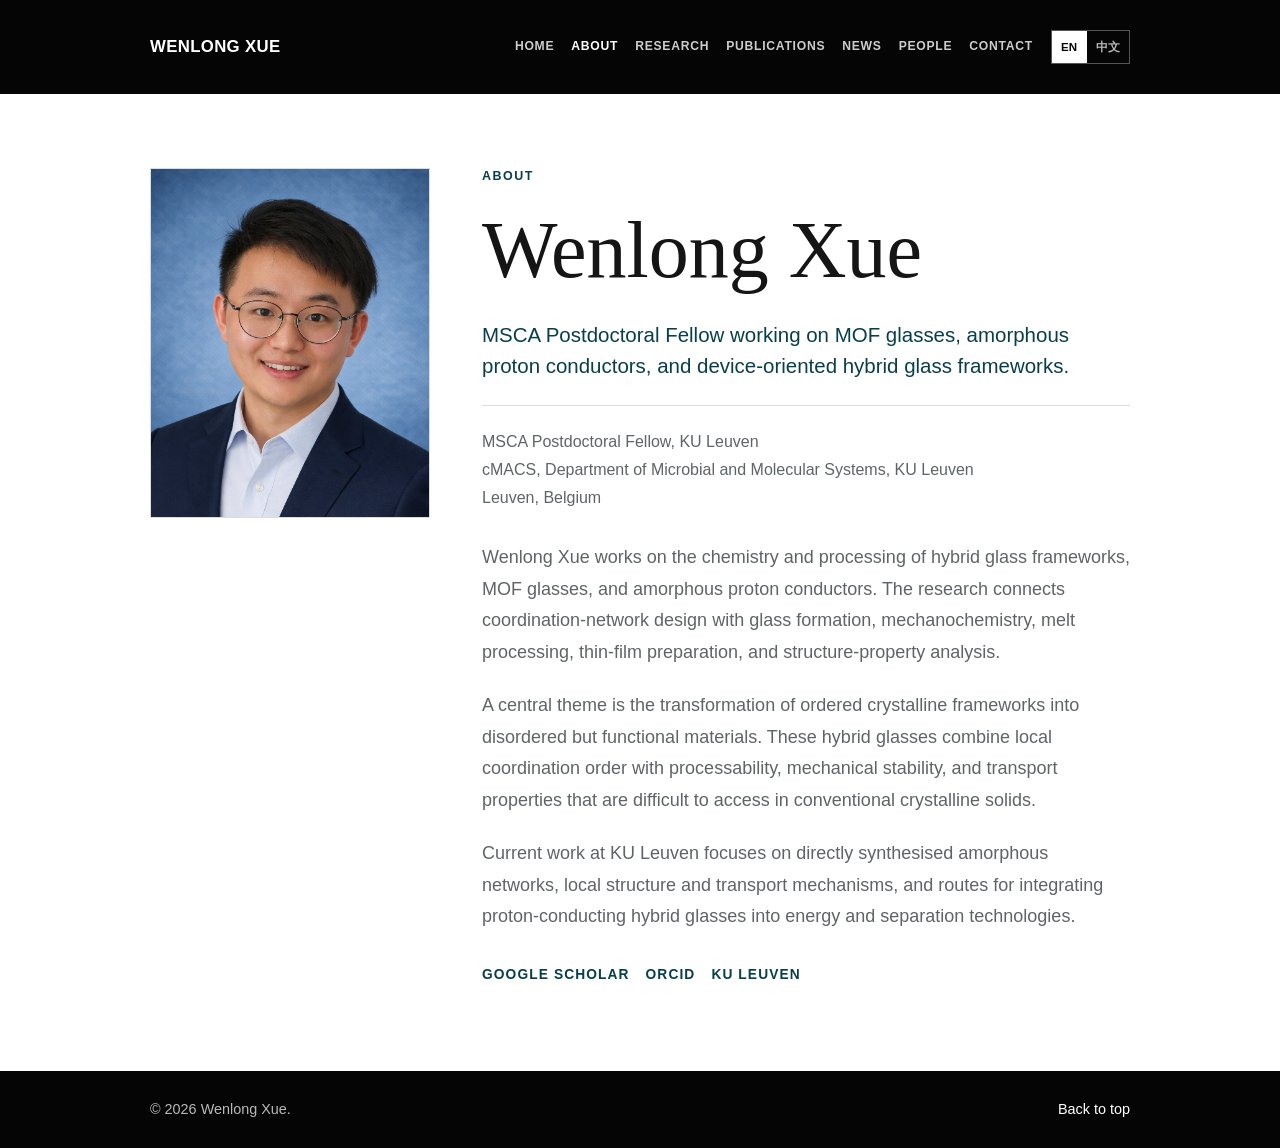
==== about.html @ b4e7093c "Add bilingual about and people pages" ====
<!doctype html>
<html lang="en">
<head>
  <meta charset="utf-8" />
  <meta name="viewport" content="width=device-width, initial-scale=1" />
  <title>About | Wenlong Xue</title>
  <link rel="stylesheet" href="assets/css/styles.css?v=bilingual-20260604" />
</head>
<body data-page="about">
  <header class="site-header" id="top">
    <nav class="nav wrap" aria-label="Main navigation">
      <a class="brand" href="index.html"><span data-profile-name>Wenlong Xue</span></a>
      <button class="menu-button" type="button" aria-label="Toggle navigation" aria-expanded="false" data-nav-toggle><span></span><strong data-i18n="nav.menu">Menu</strong></button>
      <div class="nav-actions">
        <div class="nav-links" data-nav-links>
          <a href="index.html" data-nav-page="home" data-i18n="nav.home">Home</a>
          <a href="about.html" data-nav-page="about" data-i18n="nav.about">About</a>
          <a href="research.html" data-nav-page="research" data-i18n="nav.research">Research</a>
          <a href="publications.html" data-nav-page="publications" data-i18n="nav.publications">Publications</a>
          <a href="news.html" data-nav-page="news" data-i18n="nav.news">News</a>
          <a href="people.html" data-nav-page="people" data-i18n="nav.people">People</a>
          <a href="contact.html" data-nav-page="contact" data-i18n="nav.contact">Contact</a>
        </div>
        <div class="language-switch" aria-label="Language switch">
          <button type="button" data-lang-option="en" aria-pressed="true">EN</button>
          <button type="button" data-lang-option="zh" aria-pressed="false">中文</button>
        </div>
      </div>
    </nav>
  </header>
  <main class="page-main wrap">
    <section class="profile-page" data-profile-page>
      <figure class="profile-photo-large">
        <img src="assets/img/wenlong-xue.png" alt="Portrait of Wenlong Xue" data-profile-photo />
      </figure>
      <div class="profile-page-copy">
        <p class="eyebrow" data-i18n="pages.about.eyebrow">About</p>
        <h1 data-i18n="pages.about.heading">Wenlong Xue</h1>
        <p class="profile-lead" data-i18n="pages.about.lead">MSCA Postdoctoral Fellow working on MOF glasses, amorphous proton conductors, and device-oriented hybrid glass frameworks.</p>
        <p class="profile-line compact">
          <span data-profile-role-full>MSCA Postdoctoral Fellow, KU Leuven</span><br />
          <span data-profile-affiliation>cMACS, Department of Microbial and Molecular Systems, KU Leuven</span><br />
          <span data-profile-location>Leuven, Belgium</span>
        </p>
        <div class="profile-text" data-about-text="full"></div>
        <div class="profile-links">
          <a href="https://scholar.google.com/citations?user=ZLglYGcAAAAJ&hl=en" target="_blank" rel="noopener" data-scholar-link data-i18n="labels.googleScholar">Google Scholar</a>
          <a href="https://orcid.org/0000-0003-0778-2300" target="_blank" rel="noopener" data-orcid-link>ORCID</a>
          <a href="https://www.kuleuven.be/wieiswie/en/person/u0177372" target="_blank" rel="noopener" data-ku-link>KU Leuven</a>
        </div>
      </div>
    </section>
  </main>
  <footer class="site-footer"><div class="wrap footer-inner"><p>&copy; <span data-year></span> <span data-footer-name>Wenlong Xue</span>.</p><a href="#top" data-i18n="labels.backToTop">Back to top</a></div></footer>
  <script src="assets/js/site.js?v=bilingual-20260604a"></script>
</body>
</html>
---- assets/css/styles.css ----
:root {
  --bg: #ffffff;
  --ink: #151515;
  --muted: #5f6466;
  --line: #d8dddd;
  --soft: #f4f6f6;
  --accent: #0d5d6b;
  --accent-dark: #083f4a;
  --header: #050505;
  --wrap: 980px;
  --radius: 6px;
}

* {
  box-sizing: border-box;
}

html {
  scroll-behavior: smooth;
}

body {
  margin: 0;
  color: var(--ink);
  background: var(--bg);
  font-family: "Helvetica Neue", Helvetica, Arial, sans-serif;
  font-size: 18px;
  line-height: 1.75;
}

a {
  color: inherit;
  text-decoration: none;
}

img {
  display: block;
  max-width: 100%;
}

.wrap {
  width: min(var(--wrap), calc(100% - 48px));
  margin-inline: auto;
}

.site-header {
  background: var(--header);
  color: #fff;
}

.nav {
  min-height: 94px;
  display: flex;
  align-items: center;
  justify-content: space-between;
  gap: 18px;
  position: relative;
}

.brand {
  color: #fff;
  font-size: 1.05rem;
  font-weight: 700;
  letter-spacing: 0.02em;
  text-transform: uppercase;
}

.menu-button {
  display: none;
  align-items: center;
  gap: 9px;
  min-height: 44px;
  border: 1px solid rgba(255, 255, 255, 0.74);
  border-radius: 0;
  padding: 0 18px;
  background: transparent;
  color: #fff;
  font: inherit;
  font-size: 0.82rem;
  font-weight: 800;
  text-transform: uppercase;
  letter-spacing: 0.05em;
}

.menu-button span,
.menu-button span::before,
.menu-button span::after {
  display: block;
  width: 16px;
  height: 2px;
  background: currentColor;
}

.menu-button span {
  position: relative;
}

.menu-button span::before,
.menu-button span::after {
  content: "";
  position: absolute;
  left: 0;
}

.menu-button span::before {
  top: -6px;
}

.menu-button span::after {
  top: 6px;
}

.nav-actions {
  display: flex;
  align-items: center;
  gap: 18px;
}

.nav-links {
  display: flex;
  align-items: center;
  gap: 17px;
  color: rgba(255, 255, 255, 0.8);
  font-size: 0.76rem;
  font-weight: 700;
  text-transform: uppercase;
  letter-spacing: 0.06em;
}

.nav-links a:hover {
  color: #fff;
}

.nav-links a.active {
  color: #fff;
}

.language-switch {
  display: inline-flex;
  align-items: center;
  border: 1px solid rgba(255, 255, 255, 0.32);
}

.language-switch button {
  min-height: 32px;
  border: 0;
  border-right: 1px solid rgba(255, 255, 255, 0.22);
  padding: 0 9px;
  background: transparent;
  color: rgba(255, 255, 255, 0.72);
  font: inherit;
  font-size: 0.72rem;
  font-weight: 800;
  letter-spacing: 0;
  cursor: pointer;
}

.language-switch button:last-child {
  border-right: 0;
}

.language-switch button.active {
  background: #fff;
  color: var(--header);
}

.material-banner {
  height: clamp(170px, 26vw, 315px);
  overflow: hidden;
  border-bottom: 1px solid var(--line);
  background: #0b1d24;
}

.page-banner {
  height: 180px;
  overflow: hidden;
  border-bottom: 1px solid var(--line);
  background: #0b1d24;
}

.page-banner img {
  width: 100%;
  height: 100%;
  object-fit: cover;
  object-position: center;
}

.material-banner img {
  width: 100%;
  height: 100%;
  object-fit: cover;
  object-position: center;
}

.intro {
  padding: 72px 0 34px;
}

.eyebrow {
  margin: 0 0 18px;
  color: var(--accent-dark);
  font-size: 0.78rem;
  font-weight: 800;
  line-height: 1.4;
  text-transform: uppercase;
  letter-spacing: 0.12em;
}

h1,
h2,
h3 {
  margin: 0;
  color: var(--ink);
  font-family: Georgia, "Times New Roman", serif;
  font-weight: 400;
  line-height: 1.18;
  letter-spacing: 0;
}

h1 {
  font-size: clamp(2.6rem, 8vw, 5rem);
}

h2 {
  font-size: clamp(2rem, 5vw, 3.3rem);
}

h3 {
  font-size: 1.35rem;
}

.subtitle {
  max-width: 760px;
  margin: 18px 0 34px;
  color: var(--accent-dark);
  font-size: clamp(1.25rem, 3vw, 1.8rem);
  line-height: 1.42;
}

.intro-copy {
  max-width: 820px;
}

.intro-copy p {
  margin: 0 0 26px;
}

.profile-line {
  max-width: 820px;
  margin: 30px 0 0;
  padding-top: 26px;
  border-top: 1px solid var(--line);
  color: var(--muted);
  font-size: 1rem;
}

.section {
  padding: 62px 0;
  border-top: 1px solid var(--line);
}

.page-main {
  min-height: 60vh;
  padding: 74px 0 84px;
}

.page-heading {
  max-width: 820px;
  margin-bottom: 38px;
}

.page-heading p:not(.eyebrow) {
  margin: 18px 0 0;
  color: var(--muted);
}

.section-heading {
  max-width: 790px;
  margin-bottom: 30px;
}

.section-heading p:not(.eyebrow) {
  margin: 16px 0 0;
  color: var(--muted);
}

.inline-heading {
  max-width: none;
  display: flex;
  align-items: end;
  justify-content: space-between;
  gap: 24px;
}

.text-link {
  color: var(--accent-dark);
  font-size: 0.9rem;
  font-weight: 800;
  text-transform: uppercase;
  letter-spacing: 0.08em;
}

.text-link:hover {
  color: var(--ink);
  text-decoration: underline;
  text-underline-offset: 4px;
}

.section-link {
  margin: 28px 0 0;
}

.research-grid {
  display: grid;
  grid-template-columns: repeat(3, 1fr);
  gap: 24px;
}

.research-item {
  display: block;
  border: 1px solid var(--line);
  background: var(--soft);
}

.research-image {
  margin: 0;
  aspect-ratio: 4 / 3;
  overflow: hidden;
  background: #0b1d24;
}

.research-image img {
  width: 100%;
  height: 100%;
  object-fit: cover;
  transition: transform 240ms ease;
}

.research-item:hover .research-image img {
  transform: scale(1.025);
}

.research-copy {
  padding: 20px;
}

.research-copy h3 {
  font-size: 1.25rem;
}

.research-copy p {
  margin: 12px 0 0;
  color: var(--muted);
  font-size: 0.96rem;
}

.tag-row {
  display: flex;
  flex-wrap: wrap;
  gap: 8px;
  margin-top: 16px;
}

.tag {
  color: var(--accent-dark);
  font-size: 0.76rem;
  font-weight: 800;
  text-transform: uppercase;
  letter-spacing: 0.06em;
}

.publication-list {
  display: grid;
  gap: 0;
}

.publication-list.grouped {
  border-top: 0;
}

.publication-year {
  display: grid;
  grid-template-columns: 120px minmax(0, 1fr);
  gap: 30px;
  padding: 36px 0;
  border-top: 1px solid var(--line);
}

.publication-year h2 {
  position: sticky;
  top: 24px;
  align-self: start;
  font-family: "Helvetica Neue", Helvetica, Arial, sans-serif;
  font-size: 1.35rem;
  font-weight: 800;
}

.publication-year-items {
  min-width: 0;
}

.publication-item {
  display: grid;
  grid-template-columns: minmax(0, 1fr) auto;
  gap: 22px;
  padding: 21px 0;
  border-bottom: 1px solid var(--line);
}

.publication-item h3 {
  font-family: "Helvetica Neue", Helvetica, Arial, sans-serif;
  font-size: 1rem;
  font-weight: 700;
  line-height: 1.45;
}

.publication-authors {
  margin: 8px 0 0;
  color: var(--ink);
  font-size: 0.95rem;
  line-height: 1.55;
}

.publication-meta {
  margin-top: 6px;
  color: var(--muted);
  font-size: 0.92rem;
}

.publication-actions {
  display: flex;
  flex-direction: column;
  gap: 8px;
  align-items: flex-end;
}

.publication-link {
  align-self: start;
  color: var(--accent-dark);
  font-size: 0.82rem;
  font-weight: 800;
  text-transform: uppercase;
  letter-spacing: 0.08em;
}

.publication-link.subtle {
  color: var(--muted);
}

.publication-link:hover {
  text-decoration: underline;
  text-underline-offset: 4px;
}

.news-list {
  display: grid;
  gap: 22px;
}

.people-list {
  display: grid;
  grid-template-columns: repeat(2, minmax(0, 1fr));
  gap: 26px;
}

.news-item {
  padding-bottom: 22px;
  border-bottom: 1px solid var(--line);
}

.person-item {
  display: grid;
  grid-template-columns: minmax(150px, 0.42fr) minmax(0, 1fr);
  min-height: 285px;
  border: 1px solid var(--line);
  background: var(--soft);
}

.person-photo {
  margin: 0;
  min-height: 100%;
  background: #dde7e5;
}

.person-photo img {
  width: 100%;
  height: 100%;
  min-height: 285px;
  object-fit: cover;
  object-position: center top;
}

.person-copy {
  padding: 24px;
}

.news-date,
.person-role {
  color: var(--accent-dark);
  font-size: 0.82rem;
  font-weight: 800;
  text-transform: uppercase;
  letter-spacing: 0.08em;
}

.news-item h3,
.person-item h3 {
  margin-top: 8px;
  font-family: "Helvetica Neue", Helvetica, Arial, sans-serif;
  font-size: 1.08rem;
  font-weight: 800;
}

.news-item p,
.person-item p {
  margin: 8px 0 0;
  color: var(--muted);
}

.person-links {
  display: flex;
  flex-wrap: wrap;
  gap: 14px;
  margin-top: 12px;
}

.person-links a {
  color: var(--accent-dark);
  font-weight: 800;
}

.profile-page {
  display: grid;
  grid-template-columns: minmax(280px, 0.42fr) minmax(0, 1fr);
  gap: 52px;
  align-items: start;
}

.profile-photo-large {
  margin: 0;
  border: 1px solid var(--line);
  background: var(--soft);
}

.profile-photo-large img {
  width: 100%;
  aspect-ratio: 4 / 5;
  object-fit: cover;
  object-position: center top;
}

.profile-page-copy {
  min-width: 0;
}

.profile-lead {
  max-width: 720px;
  margin: 22px 0 0;
  color: var(--accent-dark);
  font-size: 1.28rem;
  line-height: 1.5;
}

.profile-line.compact {
  margin-top: 24px;
  padding-top: 22px;
}

.profile-text {
  margin-top: 30px;
}

.profile-text p {
  margin: 0 0 22px;
  color: var(--muted);
}

.profile-links {
  display: flex;
  flex-wrap: wrap;
  gap: 16px;
  padding-top: 8px;
}

.profile-links a {
  color: var(--accent-dark);
  font-size: 0.86rem;
  font-weight: 800;
  text-transform: uppercase;
  letter-spacing: 0.08em;
}

.contact-section {
  background: var(--soft);
}

.contact-inner {
  display: grid;
  grid-template-columns: minmax(0, 1.1fr) minmax(260px, 0.9fr);
  gap: 48px;
}

.contact-inner p {
  color: var(--muted);
}

address {
  color: var(--muted);
  font-style: normal;
}

address strong {
  color: var(--ink);
}

address a {
  color: var(--accent-dark);
  font-weight: 800;
}

.contact-page address {
  max-width: 760px;
  padding-top: 24px;
  border-top: 1px solid var(--line);
}

.contact-links {
  display: flex;
  flex-wrap: wrap;
  gap: 14px;
  margin-top: 16px;
}

.site-footer {
  padding: 26px 0;
  background: var(--header);
  color: rgba(255, 255, 255, 0.72);
  font-size: 0.9rem;
}

.footer-inner {
  display: flex;
  align-items: center;
  justify-content: space-between;
  gap: 18px;
}

.footer-inner p {
  margin: 0;
}

.footer-inner a {
  color: #fff;
}

@media (max-width: 860px) {
  body {
    font-size: 17px;
  }

  .menu-button {
    display: inline-flex;
  }

  .nav {
    min-height: 78px;
  }

  .nav-actions {
    margin-left: auto;
  }

  .nav-links {
    position: absolute;
    inset: 78px 24px auto 24px;
    display: none;
    flex-direction: column;
    align-items: stretch;
    gap: 0;
    padding: 10px 0;
    border: 1px solid rgba(255, 255, 255, 0.16);
    background: var(--header);
  }

  .nav-links.open {
    display: flex;
  }

  .nav-links a {
    padding: 12px 18px;
  }

  .research-grid,
  .contact-inner,
  .publication-year,
  .profile-page,
  .people-list {
    grid-template-columns: 1fr;
  }

  .person-item {
    grid-template-columns: minmax(140px, 0.32fr) minmax(0, 1fr);
  }

  .publication-year h2 {
    position: static;
  }
}

@media (max-width: 620px) {
  .wrap {
    width: min(100% - 32px, var(--wrap));
  }

  .nav {
    gap: 10px;
  }

  .brand {
    font-size: 0.92rem;
  }

  .menu-button {
    min-height: 38px;
    padding: 0 12px;
  }

  .menu-button strong {
    display: none;
  }

  .language-switch button {
    min-height: 30px;
    padding: 0 7px;
    font-size: 0.68rem;
  }

  .intro {
    padding-top: 52px;
  }

  .section {
    padding: 50px 0;
  }

  .inline-heading,
  .publication-item,
  .person-item,
  .footer-inner {
    display: grid;
    align-items: start;
  }

  .person-photo img {
    aspect-ratio: 4 / 3;
    min-height: 0;
  }

  .profile-lead {
    font-size: 1.12rem;
  }

  .publication-link {
    justify-self: start;
  }

  .publication-actions {
    align-items: flex-start;
    flex-direction: row;
    flex-wrap: wrap;
  }
}
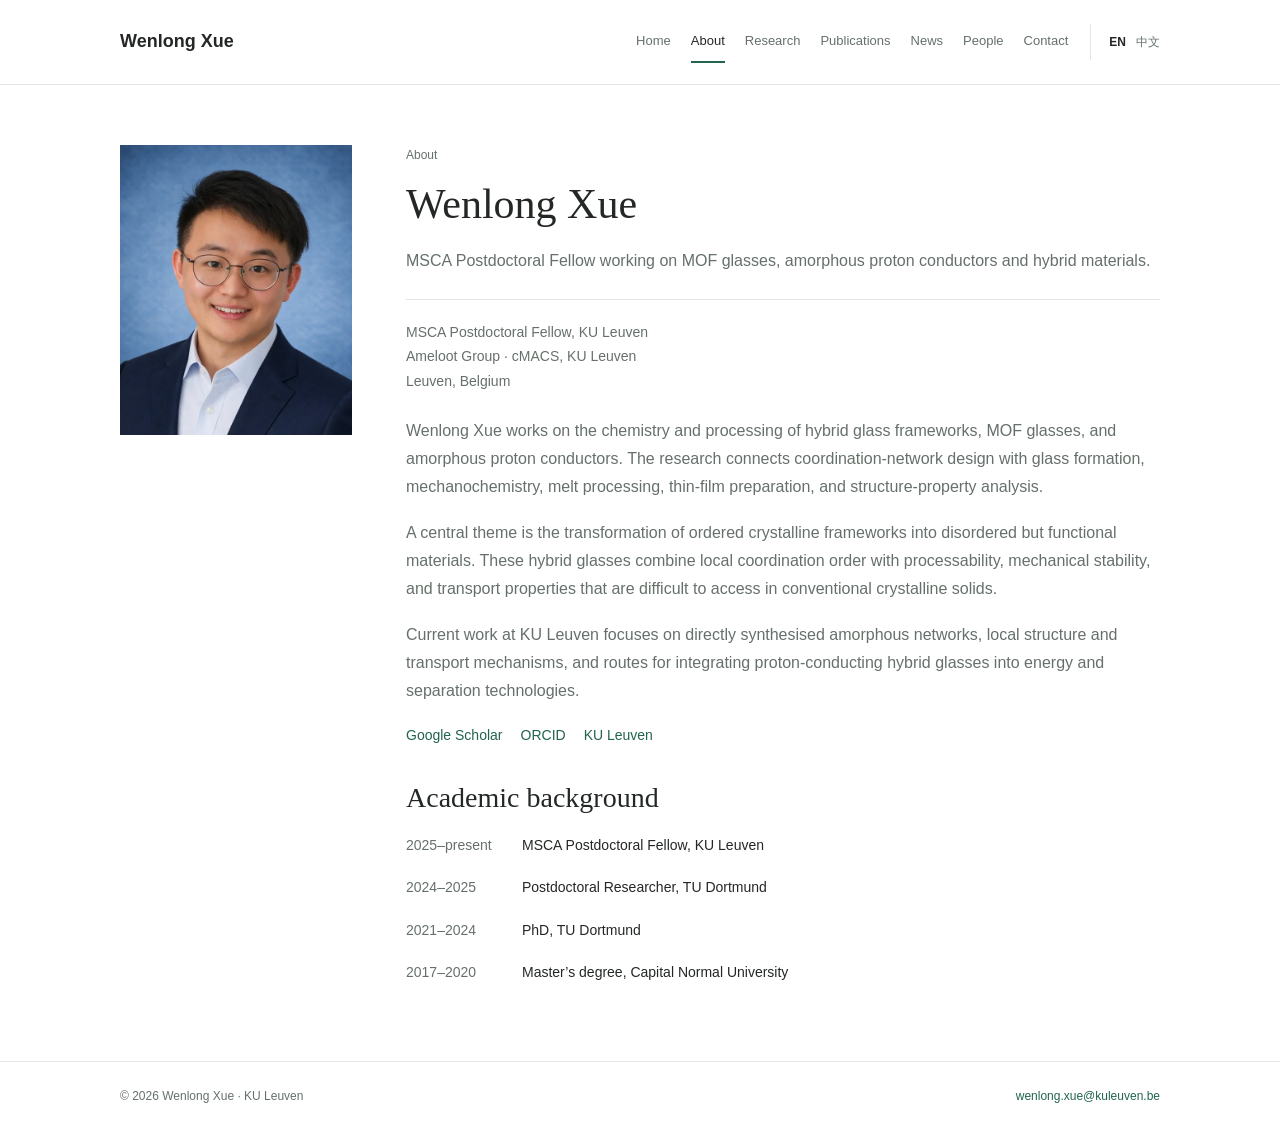
==== commit 231c47cb: "Simplify academic website and refresh verified publications" ====
--- a/about.html
+++ b/about.html
@@ -1,57 +1,32 @@
 <!doctype html>
-<html lang="en">
+<html lang="en" class="no-js">
 <head>
-  <meta charset="utf-8" />
-  <meta name="viewport" content="width=device-width, initial-scale=1" />
-  <title>About | Wenlong Xue</title>
-  <link rel="stylesheet" href="assets/css/styles.css?v=bilingual-20260604" />
+<meta charset="utf-8" />
+<meta name="viewport" content="width=device-width, initial-scale=1" />
+<title>About Wenlong Xue | KU Leuven</title>
+<meta name="description" content="Biography and academic background of Wenlong Xue, an MSCA Postdoctoral Fellow in the Ameloot Group at KU Leuven." />
+<link rel="canonical" href="https://wenlong-xue.github.io/about.html" />
+<meta name="robots" content="index, follow" />
+<meta property="og:type" content="profile" />
+<meta property="og:site_name" content="Wenlong Xue" />
+<meta property="og:title" content="About Wenlong Xue | KU Leuven" />
+<meta property="og:description" content="Biography and academic background of Wenlong Xue, an MSCA Postdoctoral Fellow in the Ameloot Group at KU Leuven." />
+<meta property="og:url" content="https://wenlong-xue.github.io/about.html" />
+<meta property="og:image" content="https://wenlong-xue.github.io/assets/img/wenlong-xue.png" />
+<meta property="og:image:alt" content="Wenlong Xue, MSCA Postdoctoral Fellow at KU Leuven" />
+<meta name="twitter:card" content="summary" />
+<meta name="twitter:title" content="About Wenlong Xue | KU Leuven" />
+<meta name="twitter:description" content="Biography and academic background of Wenlong Xue, an MSCA Postdoctoral Fellow in the Ameloot Group at KU Leuven." />
+<meta name="twitter:image" content="https://wenlong-xue.github.io/assets/img/wenlong-xue.png" />
+<meta name="twitter:image:alt" content="Wenlong Xue, MSCA Postdoctoral Fellow at KU Leuven" />
+<script type="application/ld+json">{"@context":"https://schema.org","@graph":[{"@type":"WebSite","@id":"https://wenlong-xue.github.io/#website","url":"https://wenlong-xue.github.io/","name":"Wenlong Xue"},{"@type":"Person","@id":"https://wenlong-xue.github.io/#person","name":"Wenlong Xue","alternateName":["Wen-Long Xue","薛文龙"],"url":"https://wenlong-xue.github.io/","image":"https://wenlong-xue.github.io/assets/img/wenlong-xue.webp","email":"wenlong.xue@kuleuven.be","jobTitle":"MSCA Postdoctoral Fellow","affiliation":{"@type":"CollegeOrUniversity","name":"KU Leuven","url":"https://www.kuleuven.be/"},"sameAs":["https://scholar.google.com/citations?user=ZLglYGcAAAAJ&hl=en","https://orcid.org/0000-0003-0778-2300","https://www.kuleuven.be/wieiswie/en/person/00177372"],"knowsAbout":["MOF glasses","hybrid glass frameworks","amorphous proton conductors","mechanochemistry"]},{"@type":"ProfilePage","@id":"https://wenlong-xue.github.io/about.html#page","url":"https://wenlong-xue.github.io/about.html","name":"About Wenlong Xue | KU Leuven","description":"Biography and academic background of Wenlong Xue, an MSCA Postdoctoral Fellow in the Ameloot Group at KU Leuven.","inLanguage":"en","isPartOf":{"@id":"https://wenlong-xue.github.io/#website"},"mainEntity":{"@id":"https://wenlong-xue.github.io/#person"}}]}</script>
+<link rel="stylesheet" href="assets/css/styles.css?v=minimal-20261013" />
+<script>document.documentElement.classList.remove('no-js');</script>
 </head>
 <body data-page="about">
-  <header class="site-header" id="top">
-    <nav class="nav wrap" aria-label="Main navigation">
-      <a class="brand" href="index.html"><span data-profile-name>Wenlong Xue</span></a>
-      <button class="menu-button" type="button" aria-label="Toggle navigation" aria-expanded="false" data-nav-toggle><span></span><strong data-i18n="nav.menu">Menu</strong></button>
-      <div class="nav-actions">
-        <div class="nav-links" data-nav-links>
-          <a href="index.html" data-nav-page="home" data-i18n="nav.home">Home</a>
-          <a href="about.html" data-nav-page="about" data-i18n="nav.about">About</a>
-          <a href="research.html" data-nav-page="research" data-i18n="nav.research">Research</a>
-          <a href="publications.html" data-nav-page="publications" data-i18n="nav.publications">Publications</a>
-          <a href="news.html" data-nav-page="news" data-i18n="nav.news">News</a>
-          <a href="people.html" data-nav-page="people" data-i18n="nav.people">People</a>
-          <a href="contact.html" data-nav-page="contact" data-i18n="nav.contact">Contact</a>
-        </div>
-        <div class="language-switch" aria-label="Language switch">
-          <button type="button" data-lang-option="en" aria-pressed="true">EN</button>
-          <button type="button" data-lang-option="zh" aria-pressed="false">中文</button>
-        </div>
-      </div>
-    </nav>
-  </header>
-  <main class="page-main wrap">
-    <section class="profile-page" data-profile-page>
-      <figure class="profile-photo-large">
-        <img src="assets/img/wenlong-xue.png" alt="Portrait of Wenlong Xue" data-profile-photo />
-      </figure>
-      <div class="profile-page-copy">
-        <p class="eyebrow" data-i18n="pages.about.eyebrow">About</p>
-        <h1 data-i18n="pages.about.heading">Wenlong Xue</h1>
-        <p class="profile-lead" data-i18n="pages.about.lead">MSCA Postdoctoral Fellow working on MOF glasses, amorphous proton conductors, and device-oriented hybrid glass frameworks.</p>
-        <p class="profile-line compact">
-          <span data-profile-role-full>MSCA Postdoctoral Fellow, KU Leuven</span><br />
-          <span data-profile-affiliation>cMACS, Department of Microbial and Molecular Systems, KU Leuven</span><br />
-          <span data-profile-location>Leuven, Belgium</span>
-        </p>
-        <div class="profile-text" data-about-text="full"></div>
-        <div class="profile-links">
-          <a href="https://scholar.google.com/citations?user=ZLglYGcAAAAJ&hl=en" target="_blank" rel="noopener" data-scholar-link data-i18n="labels.googleScholar">Google Scholar</a>
-          <a href="https://orcid.org/0000-0003-0778-2300" target="_blank" rel="noopener" data-orcid-link>ORCID</a>
-          <a href="https://www.kuleuven.be/wieiswie/en/person/u0177372" target="_blank" rel="noopener" data-ku-link>KU Leuven</a>
-        </div>
-      </div>
-    </section>
-  </main>
-  <footer class="site-footer"><div class="wrap footer-inner"><p>&copy; <span data-year></span> <span data-footer-name>Wenlong Xue</span>.</p><a href="#top" data-i18n="labels.backToTop">Back to top</a></div></footer>
-  <script src="assets/js/site.js?v=bilingual-20260604a"></script>
+<a class="skip-link" href="#main" data-i18n="labels.skip">Skip to content</a><header class="site-header" id="top"><nav class="nav wrap" aria-label="Main navigation"><a class="brand" href="index.html"><span data-profile-name>Wenlong Xue</span></a><button class="menu-button" type="button" aria-label="Toggle navigation" aria-controls="navigation" aria-expanded="false" data-nav-toggle><img src="assets/img/menu.svg" alt="Menu" width="20" height="20" /></button><div class="nav-actions"><div class="nav-links" id="navigation" data-nav-links><a href="index.html" data-nav-page="home" data-i18n="nav.home">Home</a><a href="about.html" data-nav-page="about" data-i18n="nav.about" class="active" aria-current="page">About</a><a href="research.html" data-nav-page="research" data-i18n="nav.research">Research</a><a href="publications.html" data-nav-page="publications" data-i18n="nav.publications">Publications</a><a href="news.html" data-nav-page="news" data-i18n="nav.news">News</a><a href="people.html" data-nav-page="people" data-i18n="nav.people">People</a><a href="contact.html" data-nav-page="contact" data-i18n="nav.contact">Contact</a></div><div class="language-switch" aria-label="Language"><button type="button" data-lang-option="en" aria-pressed="true" class="active">EN</button><button type="button" data-lang-option="zh" aria-pressed="false">中文</button></div></div></nav></header>
+<main id="main" class="page-main wrap"><section class="profile-page"><figure class="profile-photo-large"><img src="assets/img/wenlong-xue.webp" alt="Wenlong Xue, MSCA Postdoctoral Fellow at KU Leuven" width="640" height="702" data-profile-photo fetchpriority="high" /></figure><div><p class="eyebrow" data-i18n="pages.about.eyebrow">About</p><h1 data-i18n="pages.about.heading">Wenlong Xue</h1><p class="profile-lead" data-i18n="pages.about.lead">MSCA Postdoctoral Fellow working on MOF glasses, amorphous proton conductors and hybrid materials.</p><p class="profile-line"><span data-profile-role-full>MSCA Postdoctoral Fellow, KU Leuven</span><br /><span data-profile-affiliation>Ameloot Group · cMACS, KU Leuven</span><br /><span data-profile-location>Leuven, Belgium</span></p><div class="profile-text" data-about-text="full"><p>Wenlong Xue works on the chemistry and processing of hybrid glass frameworks, MOF glasses, and amorphous proton conductors. The research connects coordination-network design with glass formation, mechanochemistry, melt processing, thin-film preparation, and structure-property analysis.</p><p>A central theme is the transformation of ordered crystalline frameworks into disordered but functional materials. These hybrid glasses combine local coordination order with processability, mechanical stability, and transport properties that are difficult to access in conventional crystalline solids.</p><p>Current work at KU Leuven focuses on directly synthesised amorphous networks, local structure and transport mechanisms, and routes for integrating proton-conducting hybrid glasses into energy and separation technologies.</p></div><div class="profile-links"><a href="https://scholar.google.com/citations?user=ZLglYGcAAAAJ&amp;hl=en" target="_blank" rel="noopener" data-scholar-link data-i18n="labels.googleScholar">Google Scholar</a><a href="https://orcid.org/0000-0003-0778-2300" target="_blank" rel="noopener" data-orcid-link>ORCID</a><a href="https://www.kuleuven.be/wieiswie/en/person/00177372" target="_blank" rel="noopener" data-ku-link>KU Leuven</a></div><section class="timeline"><h2 data-i18n="labels.timeline">Academic background</h2><div class="timeline-item"><time>2025–present</time><p data-i18n="timeline.0">MSCA Postdoctoral Fellow, KU Leuven</p></div><div class="timeline-item"><time>2024–2025</time><p data-i18n="timeline.1">Postdoctoral Researcher, TU Dortmund</p></div><div class="timeline-item"><time>2021–2024</time><p data-i18n="timeline.2">PhD, TU Dortmund</p></div><div class="timeline-item"><time>2017–2020</time><p data-i18n="timeline.3">Master’s degree, Capital Normal University</p></div></section></div></section></main>
+<footer class="site-footer"><div class="wrap footer-inner"><p>&copy; <span data-year>2026</span> <span data-footer-name>Wenlong Xue</span> · KU Leuven</p><a href="mailto:wenlong.xue@kuleuven.be">wenlong.xue@kuleuven.be</a></div></footer>
+<script type="module" src="assets/js/site.js?v=minimal-20261013"></script>
 </body>
 </html>
--- a/assets/css/styles.css
+++ b/assets/css/styles.css
@@ -1,772 +1,169 @@
-:root {
-  --bg: #ffffff;
-  --ink: #151515;
-  --muted: #5f6466;
-  --line: #d8dddd;
-  --soft: #f4f6f6;
-  --accent: #0d5d6b;
-  --accent-dark: #083f4a;
-  --header: #050505;
-  --wrap: 980px;
-  --radius: 6px;
+:root { --bg:#fff; --ink:#242825; --muted:#66706a; --line:#e3e7e3; --soft:#f7f9f7; --accent:#226450; --wrap:1040px; }
+* { box-sizing:border-box; }
+html { scroll-behavior:smooth; }
+body { margin:0; color:var(--ink); background:var(--bg); font-family:Arial,"Helvetica Neue",Helvetica,"Microsoft YaHei",sans-serif; font-size:16px; line-height:1.75; letter-spacing:0; }
+a { color:var(--accent); text-decoration:none; text-underline-offset:4px; }
+a:hover { text-decoration:underline; }
+img { display:block; max-width:100%; height:auto; }
+button,input,select { font:inherit; }
+button,a,input,select,summary { -webkit-tap-highlight-color:transparent; }
+:focus-visible { outline:2px solid var(--accent); outline-offset:4px; }
+[hidden] { display:none!important; }
+.wrap { width:min(var(--wrap),calc(100% - 64px)); margin-inline:auto; }
+.site-header { border-bottom:1px solid var(--line); }
+.nav { min-height:84px; display:flex; align-items:center; justify-content:space-between; gap:22px; position:relative; }
+.brand { color:var(--ink); font-size:18px; font-weight:700; white-space:nowrap; }
+.nav-actions,.nav-links { display:flex; align-items:center; gap:22px; }
+.nav-links { gap:20px; }
+.nav-links a { color:var(--muted); font-size:13px; padding:9px 0; border-bottom:2px solid transparent; }
+.nav-links a:hover { color:var(--ink); text-decoration:none; }
+.nav-links a.active { color:var(--ink); border-bottom-color:var(--accent); }
+.language-switch { display:flex; align-items:center; gap:10px; padding-left:18px; border-left:1px solid var(--line); white-space:nowrap; }
+.language-switch button { border:0; background:none; padding:7px 0; color:var(--muted); font-size:12px; cursor:pointer; min-height:36px; }
+.language-switch button.active { color:var(--ink); font-weight:700; }
+.menu-button { display:none; align-items:center; justify-content:center; width:38px; height:38px; padding:0; border:0; background:none; color:var(--ink); cursor:pointer; }
+.menu-button img { width:20px; height:20px; }
+.no-js .nav-links { display:flex; }
+h1,h2,h3 { color:var(--ink); margin:0; letter-spacing:0; font-weight:400; }
+h1,h2 { font-family:Georgia,"Times New Roman","Songti SC",serif; line-height:1.25; }
+h1 { font-size:42px; }
+h2 { font-size:28px; }
+h3 { font-size:18px; font-weight:600; line-height:1.45; }
+p { margin:0 0 18px; }
+.eyebrow { font-size:12px; color:var(--muted); margin:0 0 12px; }
+.page-main { min-height:65vh; padding:60px 0 76px; }
+.page-heading { max-width:850px; margin-bottom:32px; }
+.page-heading p:not(.eyebrow) { color:var(--muted); margin-top:14px; }
+.inline-heading { max-width:none; display:flex; align-items:end; justify-content:space-between; gap:24px; }
+.text-link { font-size:14px; font-weight:600; }
+.home-profile { display:grid; grid-template-columns:minmax(0,1fr) 216px; gap:64px; align-items:start; padding:62px 0 46px; }
+.home-profile h1 { font-size:44px; }
+.profile-role { color:var(--muted); font-size:14px; margin:10px 0 20px; }
+.subtitle { font-family:Georgia,"Times New Roman",serif; font-size:23px; line-height:1.45; max-width:660px; margin:0 0 18px; }
+.intro-copy { color:var(--muted); max-width:660px; }
+.portrait { margin:0; }
+.portrait img { width:100%; aspect-ratio:4/5; object-fit:cover; object-position:center 30%; }
+.home-link-row,.profile-links,.contact-links,.person-links { display:flex; flex-wrap:wrap; align-items:center; gap:18px; font-size:14px; }
+.home-link-row { margin-top:24px; }
+.section { padding:34px 0 40px; border-top:1px solid var(--line); }
+.section-heading { margin-bottom:24px; }
+.section-heading p { color:var(--muted); margin-top:12px; }
+.research-grid { display:grid; grid-template-columns:repeat(3,minmax(0,1fr)); gap:32px; }
+.research-item { min-width:0; }
+.research-copy p { font-size:14px; color:var(--muted); margin:10px 0 0; }
+.research-index { color:var(--muted); font-size:12px; margin-bottom:8px; }
+.tag-row { display:flex; gap:10px; flex-wrap:wrap; margin-top:12px; }
+.tag { font-size:12px; color:var(--accent); }
+.section-link { margin:24px 0 0; }
+.latest-item { display:grid; grid-template-columns:54px minmax(0,1fr); gap:22px; border-top:1px solid var(--line); padding:17px 0; }
+.latest-year { font-size:13px; color:var(--muted); padding-top:3px; }
+.latest-item h3 { font-size:16px; font-weight:500; }
+.latest-item h3 a { color:var(--ink); }
+.latest-meta { font-size:13px; color:var(--muted); margin:5px 0 0; }
+.profile-page { display:grid; grid-template-columns:232px minmax(0,1fr); gap:54px; align-items:start; }
+.profile-photo-large { margin:0; }
+.profile-photo-large img { width:100%; aspect-ratio:4/5; object-fit:cover; object-position:center 30%; }
+.profile-lead { color:var(--muted); margin:16px 0 24px; }
+.profile-line { font-size:14px; color:var(--muted); border-top:1px solid var(--line); padding-top:20px; margin:0 0 24px; }
+.profile-text p { color:var(--muted); }
+.timeline { margin-top:32px; }
+.timeline-item { display:grid; grid-template-columns:96px 1fr; gap:20px; margin-top:18px; font-size:14px; }
+.timeline-item time { color:var(--muted); }
+.timeline-item p { margin:0; }
+.publication-toolbar { display:flex; align-items:center; justify-content:space-between; flex-wrap:wrap; gap:16px; padding:18px 0; border-top:1px solid var(--line); border-bottom:1px solid var(--line); margin-bottom:24px; }
+.publication-modes { display:flex; align-items:center; gap:18px; }
+.publication-modes button { background:none; border:0; padding:8px 0; cursor:pointer; color:var(--muted); font-size:13px; border-bottom:2px solid transparent; }
+.publication-modes button[aria-pressed="true"] { color:var(--ink); border-bottom-color:var(--accent); }
+.publication-search { width:240px; max-width:100%; border:1px solid var(--line); padding:8px 12px; border-radius:2px; font-size:13px; background:white; color:var(--ink); }
+.publication-status { font-size:12px; color:var(--muted); margin:0 0 16px; }
+.publication-year { display:grid; grid-template-columns:74px minmax(0,1fr); gap:22px; padding:26px 0; border-top:1px solid var(--line); }
+.publication-year h2 { font-family:Arial,sans-serif; font-size:16px; font-weight:600; padding-top:3px; }
+.publication-year-items { min-width:0; }
+.publication-item { padding:0 0 24px; margin-bottom:22px; border-bottom:1px solid var(--line); }
+.publication-item:last-child { border-bottom:0; margin:0; padding-bottom:0; }
+.publication-title { font-size:16px; font-weight:600; line-height:1.5; }
+.publication-title a { color:var(--ink); }
+.publication-authors { font-size:13px; line-height:1.65; color:var(--muted); margin:8px 0 0; }
+.publication-authors strong { color:var(--ink); font-weight:600; }
+.publication-meta { font-size:13px; color:var(--ink); margin:7px 0 0; }
+.publication-actions { display:flex; flex-wrap:wrap; gap:16px; margin-top:8px; font-size:12px; }
+.publication-type { color:var(--muted); }
+.keyword-line { margin:7px 0 0; color:var(--muted); font-size:12px; }
+.news-item { display:grid; grid-template-columns:96px minmax(0,1fr); gap:28px; border-top:1px solid var(--line); padding:24px 0; }
+.news-date { color:var(--muted); font-size:13px; padding-top:3px; }
+.news-item h3 { font-size:17px; }
+.news-item p { color:var(--muted); font-size:14px; margin:10px 0 0; }
+.people-list { display:grid; grid-template-columns:repeat(2,minmax(0,1fr)); gap:40px; }
+.person-item { display:grid; grid-template-columns:128px minmax(0,1fr); gap:24px; align-items:start; border-top:1px solid var(--line); padding-top:24px; }
+.person-photo { margin:0; }
+.person-photo img { width:100%; aspect-ratio:4/5; object-fit:cover; object-position:center 30%; }
+.person-role { font-size:12px; color:var(--muted); margin:6px 0 10px; }
+.person-copy p { font-size:14px; color:var(--muted); }
+.person-links { font-size:13px; }
+.photo-placeholder { width:100%; aspect-ratio:4/5; background:var(--soft); border:1px dashed #ced7d0; display:flex; flex-direction:column; align-items:center; justify-content:center; gap:12px; color:#8b9790; }
+.photo-placeholder img { width:32px; height:32px; aspect-ratio:auto; object-fit:contain; }
+.photo-placeholder span { font-size:11px; }
+.contact-page { max-width:760px; }
+address { font-style:normal; color:var(--muted); border-top:1px solid var(--line); padding-top:24px; }
+address strong { color:var(--ink); }
+address a { overflow-wrap:anywhere; }
+.contact-links { margin-top:20px; }
+.research-narrative,.seo-article { max-width:810px; margin-top:32px; }
+.research-narrative h2,.seo-article h2 { font-size:25px; margin-bottom:20px; }
+.research-narrative h3,.seo-article h3 { margin:28px 0 12px; font-size:17px; }
+.research-narrative p,.seo-article p { color:var(--muted); font-size:15px; }
+.reading-detail { border-top:1px solid var(--line); margin-top:36px; padding-top:24px; }
+.reading-detail summary { cursor:pointer; font-size:15px; color:var(--accent); }
+.site-footer { border-top:1px solid var(--line); color:var(--muted); padding:24px 0; font-size:12px; }
+.footer-inner { display:flex; justify-content:space-between; align-items:center; gap:24px; }
+.footer-inner p { margin:0; }
+.skip-link { position:absolute; top:-80px; left:16px; padding:10px 16px; background:white; z-index:10; }
+.skip-link:focus { top:8px; }
+@media(max-width:1000px) {
+  .nav-actions { gap:16px; }
+  .nav-links { gap:14px; }
+  .nav-links a { font-size:12px; }
+  .people-list { grid-template-columns:1fr; }
 }
-
-* {
-  box-sizing: border-box;
+@media(max-width:800px) {
+  .wrap { width:calc(100% - 40px); }
+  .nav { min-height:72px; }
+  .brand { margin-right:auto; }
+  .menu-button { display:flex; }
+  .nav-links { display:none; position:absolute; top:72px; left:-20px; right:-20px; flex-direction:column; align-items:stretch; gap:0; background:white; padding:14px 20px; border-bottom:1px solid var(--line); z-index:5; }
+  .nav-links.open { display:flex; }
+  .no-js .nav { flex-wrap:wrap; padding:16px 0; }
+  .no-js .nav-actions { width:100%; flex-wrap:wrap; }
+  .no-js .nav-links { position:static; flex-direction:row; flex-wrap:wrap; padding:0; border:0; }
+  .no-js .menu-button { display:none; }
+  .nav-links a { font-size:14px; padding:10px 0; }
+  .language-switch { padding-left:0; border:0; }
+  .page-main { padding:38px 0 52px; }
+  h1 { font-size:32px; }
+  h2 { font-size:25px; }
+  .home-profile { padding:38px 0; gap:28px; grid-template-columns:minmax(0,1fr) 160px; }
+  .home-profile h1 { font-size:36px; }
+  .subtitle { font-size:21px; }
+  .research-grid { gap:22px; }
+  .profile-page { grid-template-columns:180px 1fr; gap:28px; }
 }
-
-html {
-  scroll-behavior: smooth;
+@media(max-width:540px) {
+  .nav { gap:10px; }
+  .nav-actions { gap:12px; }
+  .brand { font-size:16px; }
+  .home-profile { grid-template-columns:1fr; gap:22px; }
+  .home-profile .portrait { grid-row:1; width:122px; }
+  .home-profile .portrait img { aspect-ratio:1; object-position:center 28%; }
+  .home-profile h1 { font-size:34px; }
+  .research-grid,.profile-page { grid-template-columns:1fr; }
+  .profile-photo-large { width:180px; }
+  .inline-heading { display:block; }
+  .inline-heading .text-link { display:inline-block; margin-top:12px; }
+  .publication-year { grid-template-columns:1fr; gap:16px; }
+  .publication-modes { gap:16px; }
+  .publication-search { width:100%; }
+  .news-item { grid-template-columns:1fr; gap:8px; }
+  .person-item { grid-template-columns:105px minmax(0,1fr); gap:18px; }
+  .footer-inner { align-items:start; flex-direction:column; gap:6px; }
 }
-
-body {
-  margin: 0;
-  color: var(--ink);
-  background: var(--bg);
-  font-family: "Helvetica Neue", Helvetica, Arial, sans-serif;
-  font-size: 18px;
-  line-height: 1.75;
-}
-
-a {
-  color: inherit;
-  text-decoration: none;
-}
-
-img {
-  display: block;
-  max-width: 100%;
-}
-
-.wrap {
-  width: min(var(--wrap), calc(100% - 48px));
-  margin-inline: auto;
-}
-
-.site-header {
-  background: var(--header);
-  color: #fff;
-}
-
-.nav {
-  min-height: 94px;
-  display: flex;
-  align-items: center;
-  justify-content: space-between;
-  gap: 18px;
-  position: relative;
-}
-
-.brand {
-  color: #fff;
-  font-size: 1.05rem;
-  font-weight: 700;
-  letter-spacing: 0.02em;
-  text-transform: uppercase;
-}
-
-.menu-button {
-  display: none;
-  align-items: center;
-  gap: 9px;
-  min-height: 44px;
-  border: 1px solid rgba(255, 255, 255, 0.74);
-  border-radius: 0;
-  padding: 0 18px;
-  background: transparent;
-  color: #fff;
-  font: inherit;
-  font-size: 0.82rem;
-  font-weight: 800;
-  text-transform: uppercase;
-  letter-spacing: 0.05em;
-}
-
-.menu-button span,
-.menu-button span::before,
-.menu-button span::after {
-  display: block;
-  width: 16px;
-  height: 2px;
-  background: currentColor;
-}
-
-.menu-button span {
-  position: relative;
-}
-
-.menu-button span::before,
-.menu-button span::after {
-  content: "";
-  position: absolute;
-  left: 0;
-}
-
-.menu-button span::before {
-  top: -6px;
-}
-
-.menu-button span::after {
-  top: 6px;
-}
-
-.nav-actions {
-  display: flex;
-  align-items: center;
-  gap: 18px;
-}
-
-.nav-links {
-  display: flex;
-  align-items: center;
-  gap: 17px;
-  color: rgba(255, 255, 255, 0.8);
-  font-size: 0.76rem;
-  font-weight: 700;
-  text-transform: uppercase;
-  letter-spacing: 0.06em;
-}
-
-.nav-links a:hover {
-  color: #fff;
-}
-
-.nav-links a.active {
-  color: #fff;
-}
-
-.language-switch {
-  display: inline-flex;
-  align-items: center;
-  border: 1px solid rgba(255, 255, 255, 0.32);
-}
-
-.language-switch button {
-  min-height: 32px;
-  border: 0;
-  border-right: 1px solid rgba(255, 255, 255, 0.22);
-  padding: 0 9px;
-  background: transparent;
-  color: rgba(255, 255, 255, 0.72);
-  font: inherit;
-  font-size: 0.72rem;
-  font-weight: 800;
-  letter-spacing: 0;
-  cursor: pointer;
-}
-
-.language-switch button:last-child {
-  border-right: 0;
-}
-
-.language-switch button.active {
-  background: #fff;
-  color: var(--header);
-}
-
-.material-banner {
-  height: clamp(170px, 26vw, 315px);
-  overflow: hidden;
-  border-bottom: 1px solid var(--line);
-  background: #0b1d24;
-}
-
-.page-banner {
-  height: 180px;
-  overflow: hidden;
-  border-bottom: 1px solid var(--line);
-  background: #0b1d24;
-}
-
-.page-banner img {
-  width: 100%;
-  height: 100%;
-  object-fit: cover;
-  object-position: center;
-}
-
-.material-banner img {
-  width: 100%;
-  height: 100%;
-  object-fit: cover;
-  object-position: center;
-}
-
-.intro {
-  padding: 72px 0 34px;
-}
-
-.eyebrow {
-  margin: 0 0 18px;
-  color: var(--accent-dark);
-  font-size: 0.78rem;
-  font-weight: 800;
-  line-height: 1.4;
-  text-transform: uppercase;
-  letter-spacing: 0.12em;
-}
-
-h1,
-h2,
-h3 {
-  margin: 0;
-  color: var(--ink);
-  font-family: Georgia, "Times New Roman", serif;
-  font-weight: 400;
-  line-height: 1.18;
-  letter-spacing: 0;
-}
-
-h1 {
-  font-size: clamp(2.6rem, 8vw, 5rem);
-}
-
-h2 {
-  font-size: clamp(2rem, 5vw, 3.3rem);
-}
-
-h3 {
-  font-size: 1.35rem;
-}
-
-.subtitle {
-  max-width: 760px;
-  margin: 18px 0 34px;
-  color: var(--accent-dark);
-  font-size: clamp(1.25rem, 3vw, 1.8rem);
-  line-height: 1.42;
-}
-
-.intro-copy {
-  max-width: 820px;
-}
-
-.intro-copy p {
-  margin: 0 0 26px;
-}
-
-.profile-line {
-  max-width: 820px;
-  margin: 30px 0 0;
-  padding-top: 26px;
-  border-top: 1px solid var(--line);
-  color: var(--muted);
-  font-size: 1rem;
-}
-
-.section {
-  padding: 62px 0;
-  border-top: 1px solid var(--line);
-}
-
-.page-main {
-  min-height: 60vh;
-  padding: 74px 0 84px;
-}
-
-.page-heading {
-  max-width: 820px;
-  margin-bottom: 38px;
-}
-
-.page-heading p:not(.eyebrow) {
-  margin: 18px 0 0;
-  color: var(--muted);
-}
-
-.section-heading {
-  max-width: 790px;
-  margin-bottom: 30px;
-}
-
-.section-heading p:not(.eyebrow) {
-  margin: 16px 0 0;
-  color: var(--muted);
-}
-
-.inline-heading {
-  max-width: none;
-  display: flex;
-  align-items: end;
-  justify-content: space-between;
-  gap: 24px;
-}
-
-.text-link {
-  color: var(--accent-dark);
-  font-size: 0.9rem;
-  font-weight: 800;
-  text-transform: uppercase;
-  letter-spacing: 0.08em;
-}
-
-.text-link:hover {
-  color: var(--ink);
-  text-decoration: underline;
-  text-underline-offset: 4px;
-}
-
-.section-link {
-  margin: 28px 0 0;
-}
-
-.research-grid {
-  display: grid;
-  grid-template-columns: repeat(3, 1fr);
-  gap: 24px;
-}
-
-.research-item {
-  display: block;
-  border: 1px solid var(--line);
-  background: var(--soft);
-}
-
-.research-image {
-  margin: 0;
-  aspect-ratio: 4 / 3;
-  overflow: hidden;
-  background: #0b1d24;
-}
-
-.research-image img {
-  width: 100%;
-  height: 100%;
-  object-fit: cover;
-  transition: transform 240ms ease;
-}
-
-.research-item:hover .research-image img {
-  transform: scale(1.025);
-}
-
-.research-copy {
-  padding: 20px;
-}
-
-.research-copy h3 {
-  font-size: 1.25rem;
-}
-
-.research-copy p {
-  margin: 12px 0 0;
-  color: var(--muted);
-  font-size: 0.96rem;
-}
-
-.tag-row {
-  display: flex;
-  flex-wrap: wrap;
-  gap: 8px;
-  margin-top: 16px;
-}
-
-.tag {
-  color: var(--accent-dark);
-  font-size: 0.76rem;
-  font-weight: 800;
-  text-transform: uppercase;
-  letter-spacing: 0.06em;
-}
-
-.publication-list {
-  display: grid;
-  gap: 0;
-}
-
-.publication-list.grouped {
-  border-top: 0;
-}
-
-.publication-year {
-  display: grid;
-  grid-template-columns: 120px minmax(0, 1fr);
-  gap: 30px;
-  padding: 36px 0;
-  border-top: 1px solid var(--line);
-}
-
-.publication-year h2 {
-  position: sticky;
-  top: 24px;
-  align-self: start;
-  font-family: "Helvetica Neue", Helvetica, Arial, sans-serif;
-  font-size: 1.35rem;
-  font-weight: 800;
-}
-
-.publication-year-items {
-  min-width: 0;
-}
-
-.publication-item {
-  display: grid;
-  grid-template-columns: minmax(0, 1fr) auto;
-  gap: 22px;
-  padding: 21px 0;
-  border-bottom: 1px solid var(--line);
-}
-
-.publication-item h3 {
-  font-family: "Helvetica Neue", Helvetica, Arial, sans-serif;
-  font-size: 1rem;
-  font-weight: 700;
-  line-height: 1.45;
-}
-
-.publication-authors {
-  margin: 8px 0 0;
-  color: var(--ink);
-  font-size: 0.95rem;
-  line-height: 1.55;
-}
-
-.publication-meta {
-  margin-top: 6px;
-  color: var(--muted);
-  font-size: 0.92rem;
-}
-
-.publication-actions {
-  display: flex;
-  flex-direction: column;
-  gap: 8px;
-  align-items: flex-end;
-}
-
-.publication-link {
-  align-self: start;
-  color: var(--accent-dark);
-  font-size: 0.82rem;
-  font-weight: 800;
-  text-transform: uppercase;
-  letter-spacing: 0.08em;
-}
-
-.publication-link.subtle {
-  color: var(--muted);
-}
-
-.publication-link:hover {
-  text-decoration: underline;
-  text-underline-offset: 4px;
-}
-
-.news-list {
-  display: grid;
-  gap: 22px;
-}
-
-.people-list {
-  display: grid;
-  grid-template-columns: repeat(2, minmax(0, 1fr));
-  gap: 26px;
-}
-
-.news-item {
-  padding-bottom: 22px;
-  border-bottom: 1px solid var(--line);
-}
-
-.person-item {
-  display: grid;
-  grid-template-columns: minmax(150px, 0.42fr) minmax(0, 1fr);
-  min-height: 285px;
-  border: 1px solid var(--line);
-  background: var(--soft);
-}
-
-.person-photo {
-  margin: 0;
-  min-height: 100%;
-  background: #dde7e5;
-}
-
-.person-photo img {
-  width: 100%;
-  height: 100%;
-  min-height: 285px;
-  object-fit: cover;
-  object-position: center top;
-}
-
-.person-copy {
-  padding: 24px;
-}
-
-.news-date,
-.person-role {
-  color: var(--accent-dark);
-  font-size: 0.82rem;
-  font-weight: 800;
-  text-transform: uppercase;
-  letter-spacing: 0.08em;
-}
-
-.news-item h3,
-.person-item h3 {
-  margin-top: 8px;
-  font-family: "Helvetica Neue", Helvetica, Arial, sans-serif;
-  font-size: 1.08rem;
-  font-weight: 800;
-}
-
-.news-item p,
-.person-item p {
-  margin: 8px 0 0;
-  color: var(--muted);
-}
-
-.person-links {
-  display: flex;
-  flex-wrap: wrap;
-  gap: 14px;
-  margin-top: 12px;
-}
-
-.person-links a {
-  color: var(--accent-dark);
-  font-weight: 800;
-}
-
-.profile-page {
-  display: grid;
-  grid-template-columns: minmax(280px, 0.42fr) minmax(0, 1fr);
-  gap: 52px;
-  align-items: start;
-}
-
-.profile-photo-large {
-  margin: 0;
-  border: 1px solid var(--line);
-  background: var(--soft);
-}
-
-.profile-photo-large img {
-  width: 100%;
-  aspect-ratio: 4 / 5;
-  object-fit: cover;
-  object-position: center top;
-}
-
-.profile-page-copy {
-  min-width: 0;
-}
-
-.profile-lead {
-  max-width: 720px;
-  margin: 22px 0 0;
-  color: var(--accent-dark);
-  font-size: 1.28rem;
-  line-height: 1.5;
-}
-
-.profile-line.compact {
-  margin-top: 24px;
-  padding-top: 22px;
-}
-
-.profile-text {
-  margin-top: 30px;
-}
-
-.profile-text p {
-  margin: 0 0 22px;
-  color: var(--muted);
-}
-
-.profile-links {
-  display: flex;
-  flex-wrap: wrap;
-  gap: 16px;
-  padding-top: 8px;
-}
-
-.profile-links a {
-  color: var(--accent-dark);
-  font-size: 0.86rem;
-  font-weight: 800;
-  text-transform: uppercase;
-  letter-spacing: 0.08em;
-}
-
-.contact-section {
-  background: var(--soft);
-}
-
-.contact-inner {
-  display: grid;
-  grid-template-columns: minmax(0, 1.1fr) minmax(260px, 0.9fr);
-  gap: 48px;
-}
-
-.contact-inner p {
-  color: var(--muted);
-}
-
-address {
-  color: var(--muted);
-  font-style: normal;
-}
-
-address strong {
-  color: var(--ink);
-}
-
-address a {
-  color: var(--accent-dark);
-  font-weight: 800;
-}
-
-.contact-page address {
-  max-width: 760px;
-  padding-top: 24px;
-  border-top: 1px solid var(--line);
-}
-
-.contact-links {
-  display: flex;
-  flex-wrap: wrap;
-  gap: 14px;
-  margin-top: 16px;
-}
-
-.site-footer {
-  padding: 26px 0;
-  background: var(--header);
-  color: rgba(255, 255, 255, 0.72);
-  font-size: 0.9rem;
-}
-
-.footer-inner {
-  display: flex;
-  align-items: center;
-  justify-content: space-between;
-  gap: 18px;
-}
-
-.footer-inner p {
-  margin: 0;
-}
-
-.footer-inner a {
-  color: #fff;
-}
-
-@media (max-width: 860px) {
-  body {
-    font-size: 17px;
-  }
-
-  .menu-button {
-    display: inline-flex;
-  }
-
-  .nav {
-    min-height: 78px;
-  }
-
-  .nav-actions {
-    margin-left: auto;
-  }
-
-  .nav-links {
-    position: absolute;
-    inset: 78px 24px auto 24px;
-    display: none;
-    flex-direction: column;
-    align-items: stretch;
-    gap: 0;
-    padding: 10px 0;
-    border: 1px solid rgba(255, 255, 255, 0.16);
-    background: var(--header);
-  }
-
-  .nav-links.open {
-    display: flex;
-  }
-
-  .nav-links a {
-    padding: 12px 18px;
-  }
-
-  .research-grid,
-  .contact-inner,
-  .publication-year,
-  .profile-page,
-  .people-list {
-    grid-template-columns: 1fr;
-  }
-
-  .person-item {
-    grid-template-columns: minmax(140px, 0.32fr) minmax(0, 1fr);
-  }
-
-  .publication-year h2 {
-    position: static;
-  }
-}
-
-@media (max-width: 620px) {
-  .wrap {
-    width: min(100% - 32px, var(--wrap));
-  }
-
-  .nav {
-    gap: 10px;
-  }
-
-  .brand {
-    font-size: 0.92rem;
-  }
-
-  .menu-button {
-    min-height: 38px;
-    padding: 0 12px;
-  }
-
-  .menu-button strong {
-    display: none;
-  }
-
-  .language-switch button {
-    min-height: 30px;
-    padding: 0 7px;
-    font-size: 0.68rem;
-  }
-
-  .intro {
-    padding-top: 52px;
-  }
-
-  .section {
-    padding: 50px 0;
-  }
-
-  .inline-heading,
-  .publication-item,
-  .person-item,
-  .footer-inner {
-    display: grid;
-    align-items: start;
-  }
-
-  .person-photo img {
-    aspect-ratio: 4 / 3;
-    min-height: 0;
-  }
-
-  .profile-lead {
-    font-size: 1.12rem;
-  }
-
-  .publication-link {
-    justify-self: start;
-  }
-
-  .publication-actions {
-    align-items: flex-start;
-    flex-direction: row;
-    flex-wrap: wrap;
-  }
-}
+@media(prefers-reduced-motion:reduce) { html { scroll-behavior:auto; } }
